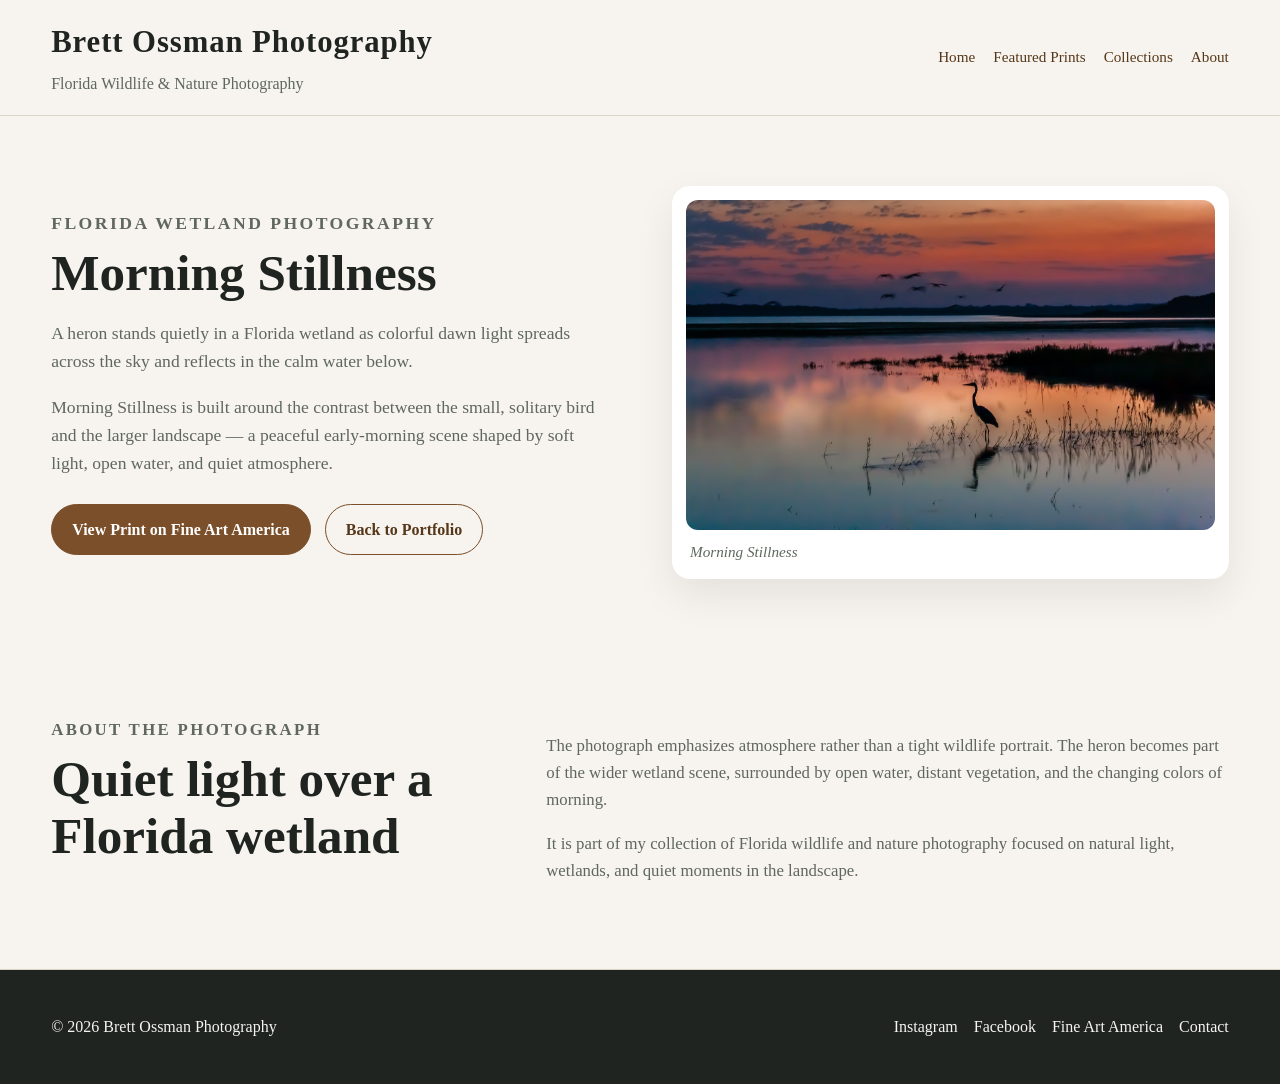
==== morning-stillness.html @ c9acafab "Add Morning Stillness detail page" ====
<!doctype html>
<html lang="en">

<head>
  <!-- Google tag (gtag.js) -->
  <script async src="https://www.googletagmanager.com/gtag/js?id=G-192TVSSP1P"></script>
  <script>
    window.dataLayer = window.dataLayer || [];
    function gtag() {dataLayer.push(arguments);}
    gtag('js', new Date());

    gtag('config', 'G-192TVSSP1P');
  </script>

  <meta charset="UTF-8" />
  <meta name="viewport" content="width=device-width, initial-scale=1.0" />

  <title>Morning Stillness | Brett Ossman Photography</title>

  <meta name="description"
    content="Morning Stillness by Brett Ossman, a peaceful Florida wetland photograph featuring a heron beneath colorful dawn light." />

  <!-- Social sharing preview -->
  <meta property="og:title" content="Morning Stillness | Brett Ossman Photography" />
  <meta property="og:type" content="website" />
  <meta property="og:url" content="https://brettossman.com/morning-stillness.html" />
  <meta property="og:site_name" content="Brett Ossman Photography" />
  <meta property="og:description"
    content="A peaceful Florida wetland photograph featuring a heron beneath colorful dawn light." />
  <meta property="og:image" content="https://brettossman.com/images/morning-stillness.jpg" />
  <meta property="og:image:type" content="image/jpeg" />
  <meta property="og:image:width" content="1600" />
  <meta property="og:image:height" content="994" />
  <meta property="og:image:alt" content="A heron standing in calm Florida wetlands beneath a colorful dawn sky." />

  <link rel="canonical" href="https://brettossman.com/morning-stillness.html" />
  <link rel="stylesheet" href="style.css" />
</head>

<body>
  <header class="site-header">
    <div class="container header-inner">
      <div>
        <h1>Brett Ossman Photography</h1>
        <p>Florida Wildlife &amp; Nature Photography</p>
      </div>

      <nav class="top-nav" aria-label="Main navigation">
        <a href="index.html">Home</a>
        <a href="index.html#featured">Featured Prints</a>
        <a href="index.html#collections">Collections</a>
        <a href="index.html#about">About</a>
      </nav>
    </div>
  </header>

  <main>
    <section class="hero">
      <div class="container hero-grid">
        <div class="hero-text">
          <p class="eyebrow">Florida Wetland Photography</p>

          <h2>Morning Stillness</h2>

          <p>
            A heron stands quietly in a Florida wetland as colorful dawn light
            spreads across the sky and reflects in the calm water below.
          </p>

          <p>
            Morning Stillness is built around the contrast between the small,
            solitary bird and the larger landscape — a peaceful early-morning
            scene shaped by soft light, open water, and quiet atmosphere.
          </p>

          <div class="button-row">
            <a class="button primary"
              href="https://fineartamerica.com/featured/morning-stillness-lanis-ossman.html"
              target="_blank"
              rel="noopener noreferrer">
              View Print on Fine Art America
            </a>

            <a class="button secondary" href="index.html">
              Back to Portfolio
            </a>
          </div>
        </div>

        <div class="hero-image-wrap">
          <a href="https://fineartamerica.com/featured/morning-stillness-lanis-ossman.html"
            target="_blank"
            rel="noopener noreferrer"
            aria-label="View Morning Stillness print on Fine Art America">
            <img src="images/morning-stillness.jpg"
              alt="Heron standing in calm Florida wetlands beneath a colorful dawn sky"
              class="hero-image" />
          </a>
          <p class="image-caption">Morning Stillness</p>
        </div>
      </div>
    </section>

    <section class="section">
      <div class="container about">
        <div>
          <p class="eyebrow">About the Photograph</p>
          <h2>Quiet light over a Florida wetland</h2>
        </div>

        <div>
          <p>
            The photograph emphasizes atmosphere rather than a tight wildlife
            portrait. The heron becomes part of the wider wetland scene,
            surrounded by open water, distant vegetation, and the changing
            colors of morning.
          </p>

          <p>
            It is part of my collection of Florida wildlife and nature
            photography focused on natural light, wetlands, and quiet moments
            in the landscape.
          </p>
        </div>
      </div>
    </section>
  </main>

  <footer class="site-footer">
    <div class="container footer-inner">
      <p>&copy; <span id="year"></span> Brett Ossman Photography</p>

      <div class="footer-links">
        <a href="https://www.instagram.com/brettossman/">Instagram</a>
        <a href="https://www.facebook.com/brett.ossman">Facebook</a>
        <a href="https://fineartamerica.com/profiles/lanis-ossman">Fine Art America</a>
        <a href="mailto:brettossman@gmail.com">Contact</a>
      </div>
    </div>
  </footer>

  <script>
    document.getElementById("year").textContent = new Date().getFullYear();
  </script>
</body>

</html>
---- style.css ----
:root {
  --bg: #f7f4ef;
  --bg-muted: #ece6dc;
  --text: #1f2421;
  --muted: #5f675f;
  --accent: #7a4f2a;
  --accent-dark: #563719;
  --card: #ffffff;
  --border: #ddd4c8;
  --shadow: 0 16px 40px rgba(0, 0, 0, 0.08);
  --radius: 18px;
  --max-width: 1280px;
}

* {
  box-sizing: border-box;
}

html {
  scroll-behavior: smooth;
}

body {
  margin: 0;
  font-family: Georgia, "Times New Roman", serif;
  color: var(--text);
  background: var(--bg);
  line-height: 1.6;
}

img {
  max-width: 100%;
  display: block;
}

a {
  color: var(--accent-dark);
  text-decoration: none;
}

a:hover {
  text-decoration: underline;
}

.container {
  width: min(92%, var(--max-width));
  margin: 0 auto;
}

/* Header */

.site-header {
  background: rgba(247, 244, 239, 0.96);
  border-bottom: 1px solid var(--border);
  position: sticky;
  top: 0;
  z-index: 10;
}

.header-inner {
  display: flex;
  justify-content: space-between;
  gap: 24px;
  align-items: center;
  padding: 18px 0;
}

.site-header h1 {
  margin: 0;
  font-size: clamp(1.7rem, 2.4vw, 2.25rem);
  letter-spacing: 0.03em;
}

.site-header p {
  margin: 4px 0 0;
  color: var(--muted);
  font-size: 1rem;
}

.top-nav {
  display: flex;
  gap: 18px;
  font-size: 0.95rem;
}

/* Hero */

.hero {
  padding: 70px 0;
}

.hero-grid {
  display: grid;
  grid-template-columns: 1fr 1fr;
  gap: 64px;
  align-items: center;
}

.eyebrow {
  margin: 0 0 8px;
  color: var(--accent);
  text-transform: uppercase;
  letter-spacing: 0.14em;
  font-size: 0.78rem;
  font-weight: bold;
}

.hero h2,
.section-heading h2,
.about h2 {
  margin: 0;
  line-height: 1.1;
  font-size: clamp(2rem, 4vw, 4rem);
}

.hero-text p {
  font-size: 1.1rem;
  color: var(--muted);
}

.button-row {
  display: flex;
  flex-wrap: wrap;
  gap: 14px;
  margin-top: 26px;
}

.button {
  display: inline-block;
  padding: 12px 20px;
  border-radius: 999px;
  font-weight: bold;
  border: 1px solid var(--accent);
}

.button.primary {
  background: var(--accent);
  color: #fff;
}

.button.secondary {
  color: var(--accent-dark);
  background: transparent;
}

.hero-image-wrap {
  background: var(--card);
  border-radius: var(--radius);
  padding: 14px;
  box-shadow: var(--shadow);
}

.hero-image {
  width: 100%;
  aspect-ratio: 16 / 10;
  object-fit: cover;
  border-radius: calc(var(--radius) - 6px);
}

.image-caption {
  margin: 10px 4px 0;
  color: var(--muted);
  font-size: 0.95rem;
  font-style: italic;
}

/* Sections */

.section {
  padding: 68px 0;
}

.section-muted {
  background: var(--bg-muted);
}

.section-heading {
  max-width: 700px;
  margin-bottom: 30px;
}

.section-heading p {
  color: var(--muted);
}

/* Cards */

.card-grid,
.collection-grid {
  display: grid;
  grid-template-columns: repeat(3, 1fr);
  gap: 28px;
}

.print-card,
.collection-card {
  background: var(--card);
  border: 1px solid var(--border);
  border-radius: var(--radius);
  overflow: hidden;
  box-shadow: 0 8px 24px rgba(0, 0, 0, 0.06);
}

.print-card img {
  width: 100%;
  aspect-ratio: 4 / 3;
  object-fit: cover;
}

.card-content {
  padding: 18px;
}

.card-content h3,
.collection-card h3 {
  margin: 0 0 8px;
  font-size: 1.25rem;
}

.card-content p,
.collection-card p {
  color: var(--muted);
  margin: 0 0 12px;
}

.collection-card {
  padding: 24px;
  min-height: 180px;
}

.collection-card:hover {
  text-decoration: none;
  transform: translateY(-2px);
  transition: transform 0.2s ease;
}

/* About */

.about {
  display: grid;
  grid-template-columns: 0.8fr 1.2fr;
  gap: 40px;
  align-items: start;
}

.about p {
  color: var(--muted);
  font-size: 1.05rem;
}

/* Footer */

.site-footer {
  border-top: 1px solid var(--border);
  padding: 28px 0;
  background: #1f2421;
  color: #f7f4ef;
}

.footer-inner {
  display: flex;
  justify-content: space-between;
  gap: 20px;
  align-items: center;
}

.footer-links {
  display: flex;
  flex-wrap: wrap;
  gap: 16px;
}

.footer-links a {
  color: #f7f4ef;
}

/* Mobile */

@media (max-width: 800px) {
  .container {
    width: min(92%, 680px);
  }

  .site-header {
    position: static;
  }

  .header-inner {
    display: block;
    padding: 18px 0;
  }

  .site-header h1 {
    font-size: 1.45rem;
    line-height: 1.15;
  }

  .site-header p {
    font-size: 0.95rem;
  }

  .top-nav {
    margin-top: 14px;
    display: flex;
    flex-wrap: wrap;
    gap: 12px;
    font-size: 0.95rem;
  }

  .hero {
    padding: 36px 0 44px;
  }

  .hero-grid {
    grid-template-columns: 1fr;
    gap: 28px;
  }

  .hero h2 {
    font-size: 2.35rem;
    line-height: 1.08;
  }

  .hero-text p {
    font-size: 1.05rem;
  }

  .button-row {
    gap: 10px;
    margin-top: 22px;
  }

  .button {
    padding: 11px 16px;
    font-size: 0.95rem;
  }

  .hero-image {
    aspect-ratio: 4 / 3;
  }

  .section {
    padding: 44px 0;
  }

  .section-heading h2,
  .about h2 {
    font-size: 2rem;
  }

  .section-heading p,
  .about p,
  .card-content p,
  .collection-card p {
    font-size: 1rem;
  }

  .card-grid,
  .collection-grid {
    grid-template-columns: 1fr;
    gap: 20px;
  }

  .print-card img {
    aspect-ratio: 4 / 3;
  }

  .card-content {
    padding: 18px;
  }

  .card-content h3,
  .collection-card h3 {
    font-size: 1.35rem;
  }

  .collection-card {
    min-height: auto;
    padding: 22px;
  }

  .about {
    display: block;
  }

  .about div + div {
    margin-top: 18px;
  }

  .footer-inner {
    display: block;
    text-align: left;
  }

  .footer-links {
    margin-top: 14px;
    display: flex;
    flex-wrap: wrap;
    gap: 12px;
    font-size: 0.95rem;
  }
}
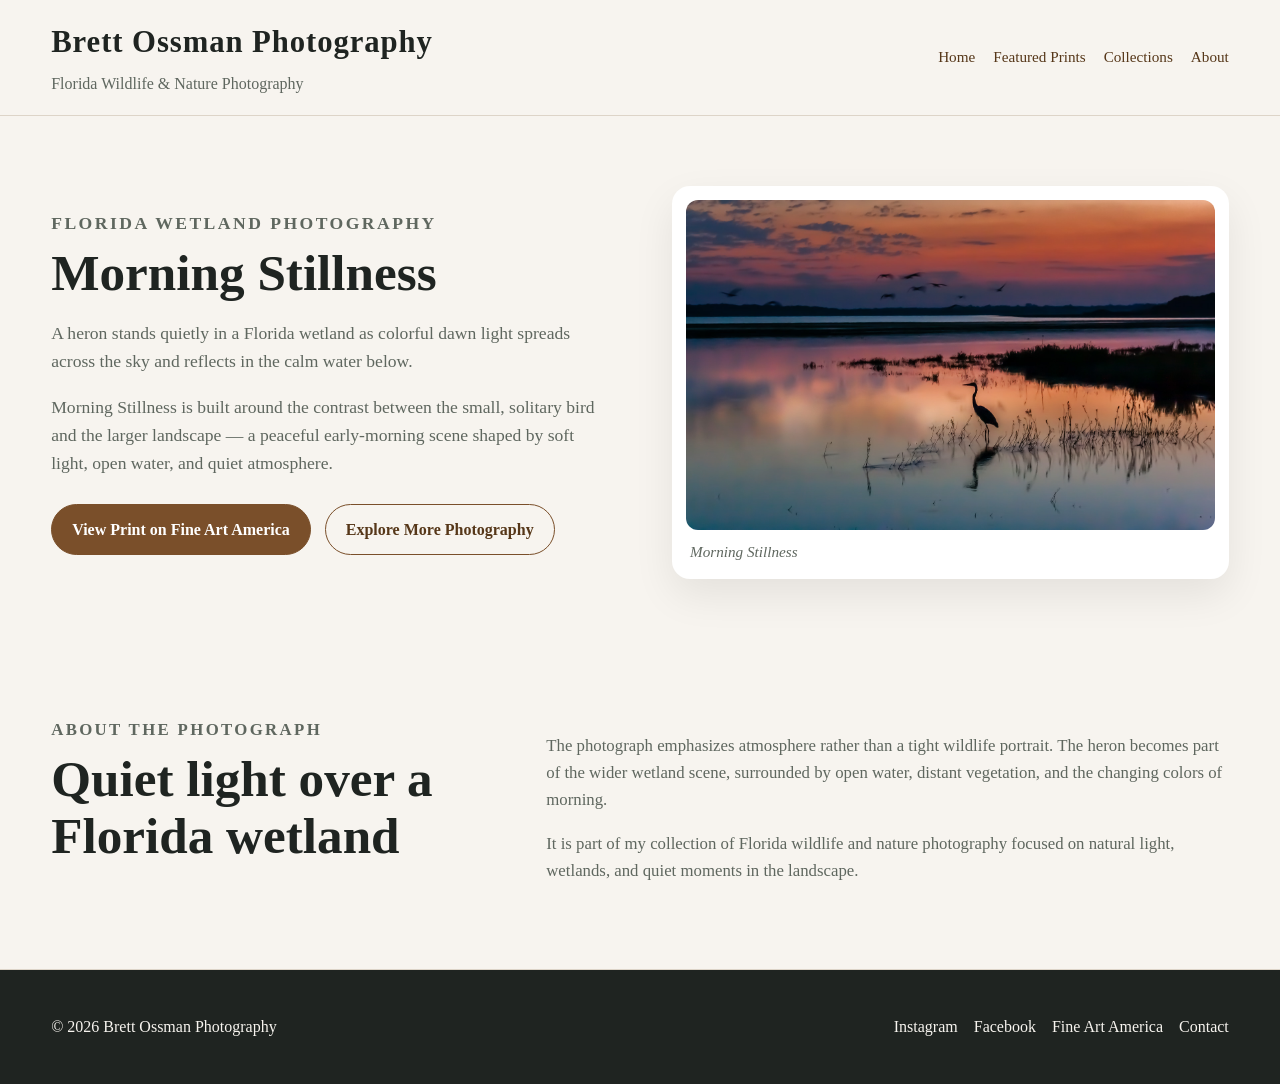
==== commit 53b050b6: "Clarify Morning Stillness navigation" ====
--- a/morning-stillness.html
+++ b/morning-stillness.html
@@ -74,27 +74,22 @@
           </p>
 
           <div class="button-row">
-            <a class="button primary"
-              href="https://fineartamerica.com/featured/morning-stillness-lanis-ossman.html"
-              target="_blank"
-              rel="noopener noreferrer">
+            <a class="button primary" href="https://fineartamerica.com/featured/morning-stillness-lanis-ossman.html"
+              target="_blank" rel="noopener noreferrer">
               View Print on Fine Art America
             </a>
 
             <a class="button secondary" href="index.html">
-              Back to Portfolio
+              Explore More Photography
             </a>
           </div>
         </div>
 
         <div class="hero-image-wrap">
-          <a href="https://fineartamerica.com/featured/morning-stillness-lanis-ossman.html"
-            target="_blank"
-            rel="noopener noreferrer"
-            aria-label="View Morning Stillness print on Fine Art America">
+          <a href="https://fineartamerica.com/featured/morning-stillness-lanis-ossman.html" target="_blank"
+            rel="noopener noreferrer" aria-label="View Morning Stillness print on Fine Art America">
             <img src="images/morning-stillness.jpg"
-              alt="Heron standing in calm Florida wetlands beneath a colorful dawn sky"
-              class="hero-image" />
+              alt="Heron standing in calm Florida wetlands beneath a colorful dawn sky" class="hero-image" />
           </a>
           <p class="image-caption">Morning Stillness</p>
         </div>
@@ -144,4 +139,4 @@
   </script>
 </body>
 
-</html>
+</html>
